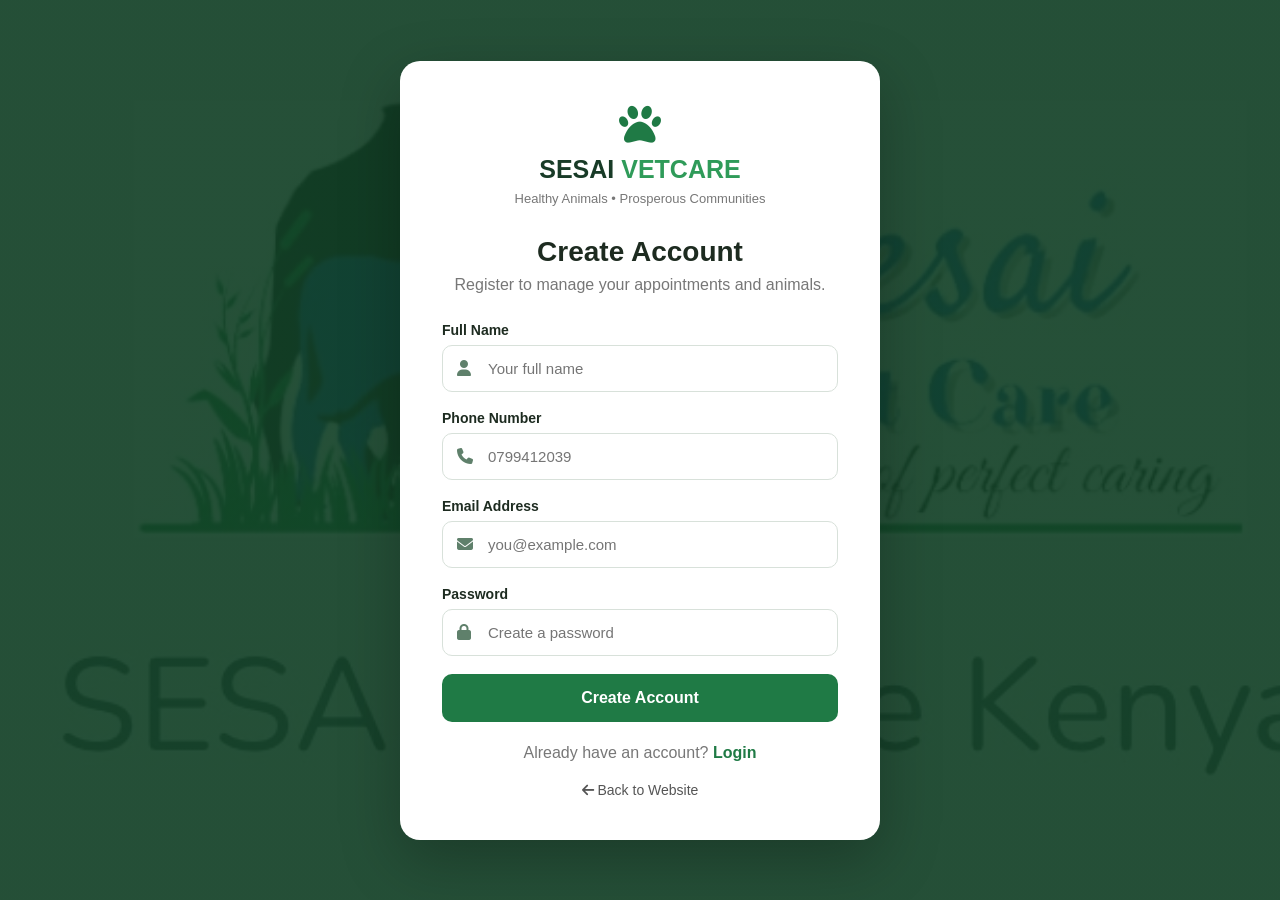
==== register.html @ eaac165d "initial website upload" ====
<!DOCTYPE html>
<html lang="en">

<head>

    <meta charset="UTF-8">

    <meta name="viewport"
          content="width=device-width, initial-scale=1.0">

    <title>Create Account | Sesai Vetcare</title>

    <link rel="stylesheet"
          href="https://cdnjs.cloudflare.com/ajax/libs/font-awesome/6.5.2/css/all.min.css">

    <link rel="stylesheet" href="css/auth.css">

</head>

<body>

    <div class="auth-page">

        <div class="auth-card">

            <div class="auth-logo">

                <i class="fa-solid fa-paw"></i>

                <h1>
                    SESAI <span>VETCARE</span>
                </h1>

                <p>
                    Healthy Animals • Prosperous Communities
                </p>

            </div>


            <h2>Create Account</h2>

            <p class="auth-subtitle">
                Register to manage your appointments and animals.
            </p>


            <form id="registerForm">

                <div class="input-group">

                    <label for="name">
                        Full Name
                    </label>

                    <div class="input-wrapper">

                        <i class="fa-solid fa-user"></i>

                        <input
                            type="text"
                            id="name"
                            placeholder="Your full name"
                            required>

                    </div>

                </div>


                <div class="input-group">

                    <label for="phone">
                        Phone Number
                    </label>

                    <div class="input-wrapper">

                        <i class="fa-solid fa-phone"></i>

                        <input
                            type="tel"
                            id="phone"
                            placeholder="0799412039"
                            required>

                    </div>

                </div>


                <div class="input-group">

                    <label for="email">
                        Email Address
                    </label>

                    <div class="input-wrapper">

                        <i class="fa-solid fa-envelope"></i>

                        <input
                            type="email"
                            id="email"
                            placeholder="you@example.com"
                            required>

                    </div>

                </div>


                <div class="input-group">

                    <label for="password">
                        Password
                    </label>

                    <div class="input-wrapper">

                        <i class="fa-solid fa-lock"></i>

                        <input
                            type="password"
                            id="password"
                            placeholder="Create a password"
                            required>

                    </div>

                </div>


                <button type="submit" class="auth-btn">
                    Create Account
                </button>

                <div id="registerMessage"></div>

            </form>


            <p class="auth-switch">

                Already have an account?

                <a href="login.html">
                    Login
                </a>

            </p>


            <a href="index.html" class="back-home">

                <i class="fa-solid fa-arrow-left"></i>

                Back to Website

            </a>

        </div>

    </div>


    <script src="js/auth.js"></script>

</body>

</html>
---- css/auth.css ----
* {
    margin: 0;
    padding: 0;
    box-sizing: border-box;
}

body {
    font-family: "DM Sans", Arial, sans-serif;
    background: #f3f7f2;
    color: #1d2b20;
}

.auth-page {
    min-height: 100vh;
    display: flex;
    align-items: center;
    justify-content: center;
    padding: 30px 20px;

    background:
        linear-gradient(
            rgba(19, 65, 39, 0.92),
            rgba(19, 65, 39, 0.92)
        ),
        url("../images/WhatsApp Image 2026-09-17 at 19.11.36.jpeg");

    background-size: cover;
    background-position: center;
}

.auth-card {
    width: 100%;
    max-width: 480px;

    background: #ffffff;

    padding: 42px;

    border-radius: 20px;

    box-shadow:
        0 20px 60px rgba(0, 0, 0, 0.25);
}

.auth-logo {
    text-align: center;
    margin-bottom: 30px;
}

.auth-logo i {
    font-size: 42px;
    color: #1f7a45;
    margin-bottom: 10px;
}

.auth-logo h1 {
    font-family: "Manrope", sans-serif;
    font-size: 25px;
    color: #183b27;
}

.auth-logo h1 span {
    color: #2f9b59;
}

.auth-logo p {
    margin-top: 7px;
    color: #777;
    font-size: 13px;
}

.auth-card h2 {
    text-align: center;
    font-size: 28px;
    margin-bottom: 8px;
}

.auth-subtitle {
    text-align: center;
    color: #777;
    margin-bottom: 28px;
}

.input-group {
    margin-bottom: 18px;
}

.input-group label {
    display: block;
    margin-bottom: 7px;
    font-weight: 600;
    font-size: 14px;
}

.input-wrapper {
    position: relative;
}

.input-wrapper i {
    position: absolute;
    left: 15px;
    top: 50%;
    transform: translateY(-50%);
    color: #5f806b;
}

.input-wrapper input {
    width: 100%;
    padding: 14px 15px 14px 45px;

    border: 1px solid #d8e1da;
    border-radius: 10px;

    font-size: 15px;

    outline: none;
}

.input-wrapper input:focus {
    border-color: #2f9b59;
    box-shadow: 0 0 0 3px rgba(47, 155, 89, 0.12);
}

.auth-btn {
    width: 100%;
    border: none;

    padding: 15px;

    border-radius: 10px;

    background: #1f7a45;
    color: white;

    font-size: 16px;
    font-weight: 700;

    cursor: pointer;

    transition: 0.2s;
}

.auth-btn:hover {
    background: #176337;
}

.auth-switch {
    text-align: center;
    margin-top: 22px;
    color: #777;
}

.auth-switch a {
    color: #1f7a45;
    font-weight: 700;
    text-decoration: none;
}

.back-home {
    display: block;
    text-align: center;
    margin-top: 20px;

    color: #555;
    text-decoration: none;
    font-size: 14px;
}

.back-home:hover {
    color: #1f7a45;
}

#loginMessage,
#registerMessage {
    margin-top: 15px;
    text-align: center;
    font-size: 14px;
}

@media (max-width: 500px) {

    .auth-card {
        padding: 30px 22px;
    }

    .auth-card h2 {
        font-size: 24px;
    }

}
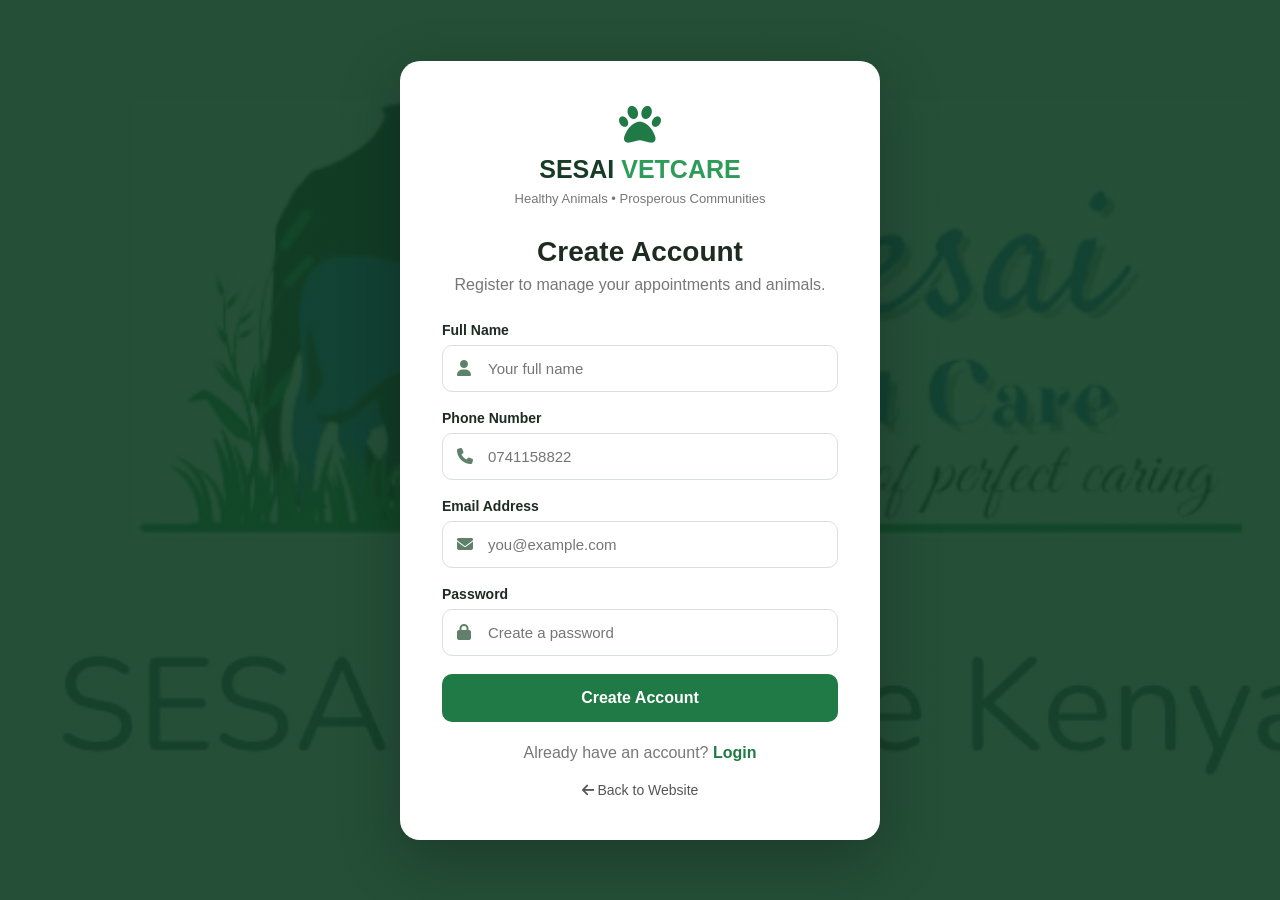
==== commit 89f35ec7: "update changes" ====
--- a/register.html
+++ b/register.html
@@ -81,7 +81,7 @@
                         <input
                             type="tel"
                             id="phone"
-                            placeholder="0799412039"
+                            placeholder="0741158822"
                             required>
 
                     </div>
